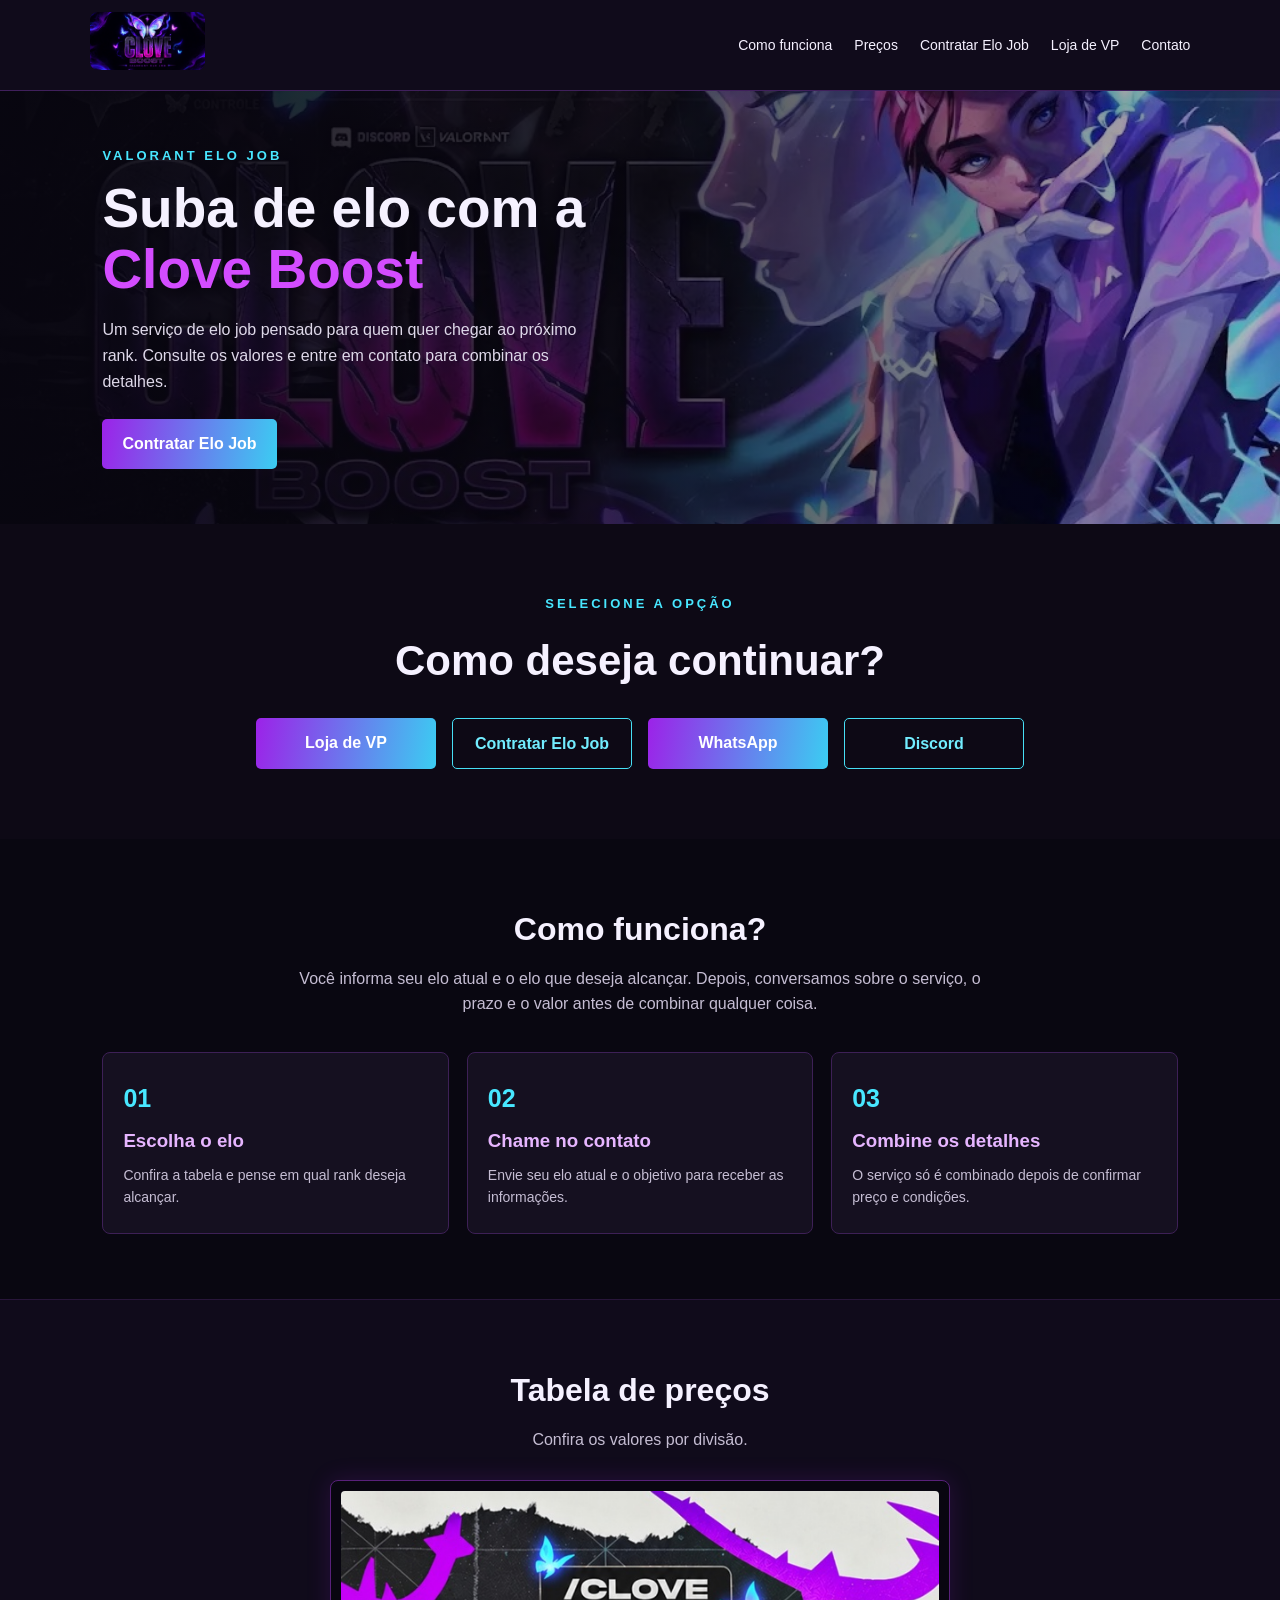
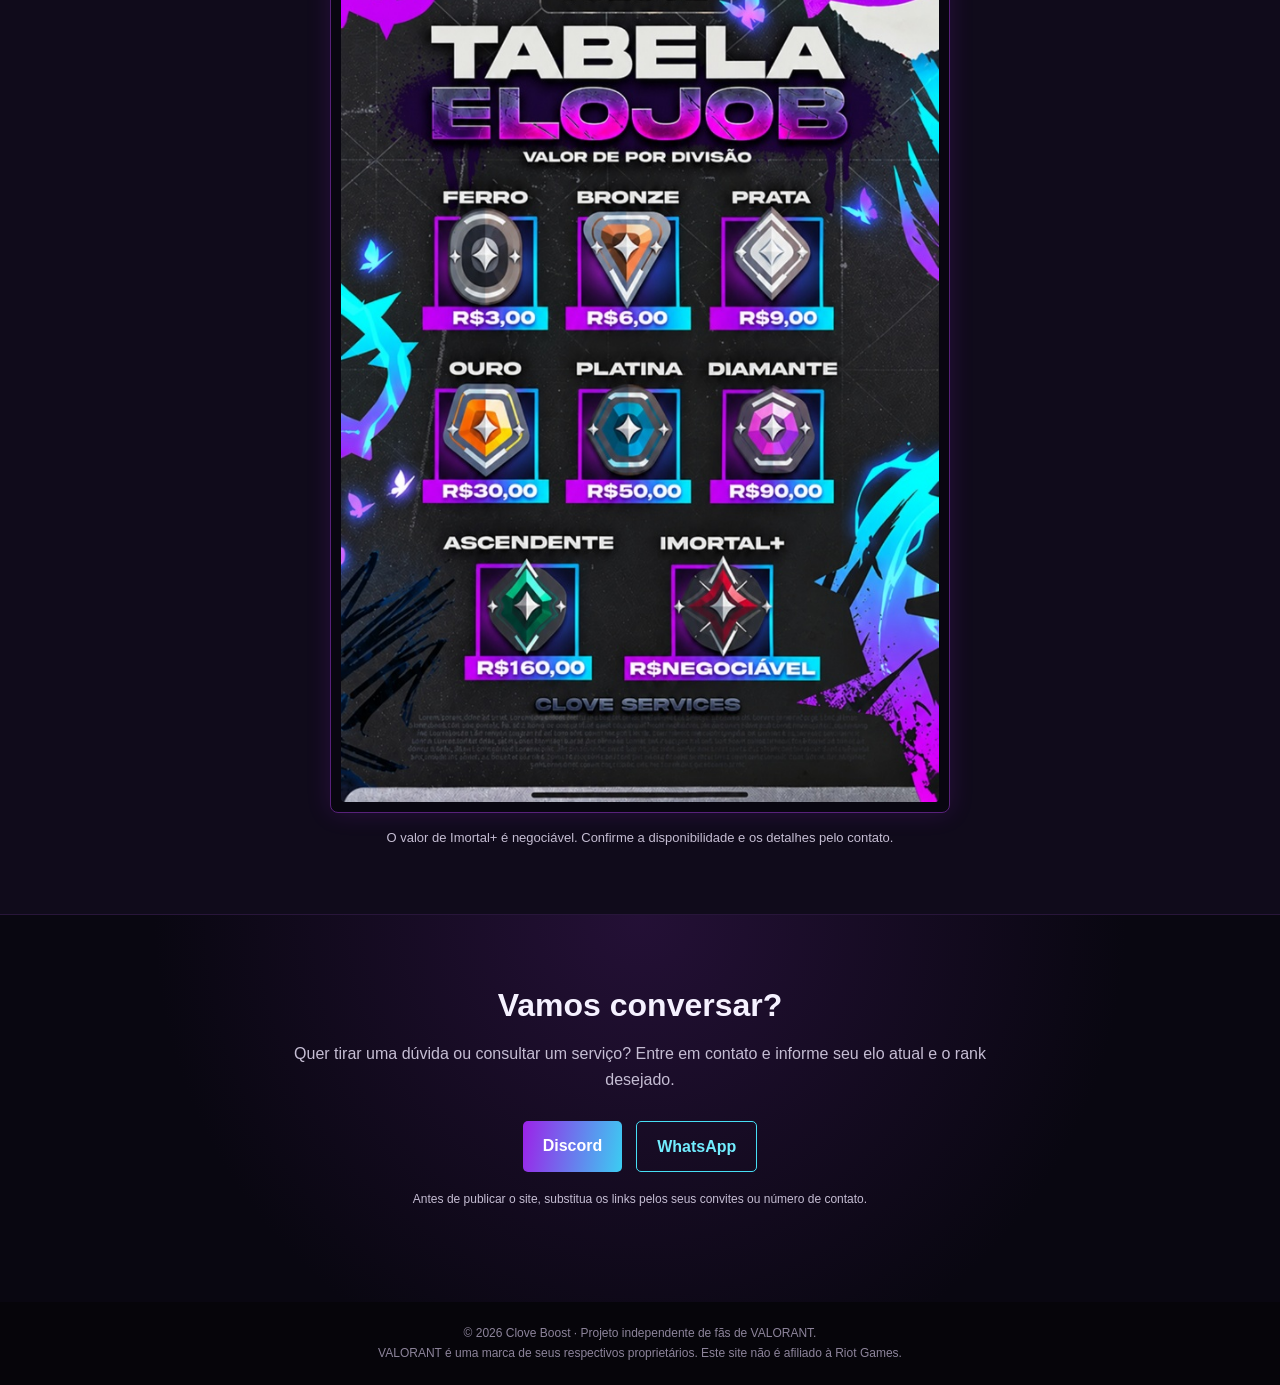
==== index.html @ 2dadd340 "Create index.html" ====
<!DOCTYPE html>
<html lang="pt-BR">
<head>
    <meta charset="UTF-8">
    <meta name="viewport" content="width=device-width, initial-scale=1.0">
    <title>Clove Boost | Valorant Elo Job</title>
<link rel="stylesheet" href="css/style.css"></head>
<body>
    <header class="topo">
        <a href="#inicio" class="marca">
            <img src="imagens/logo-clove.png" alt="Logo Clove Boost">
        </a>
        <nav>
            <a href="#sobre">Como funciona</a>
            <a href="#precos">Preços</a>
            <a href="contratar.html">Contratar Elo Job</a>
            <a href="loja.html">Loja de VP</a>
            <a href="#contato">Contato</a>
        </nav>
    </header>

    <main>
        <section class="inicio" id="inicio">
            <img class="banner" src="imagens/banner-clove.png" alt="Arte temática Clove Boost">
            <div class="texto-inicio">
                <p class="chamada">VALORANT ELO JOB</p>
                <h1>Suba de elo com a <span>Clove Boost</span></h1>
                <p>Um serviço de elo job pensado para quem quer chegar ao próximo rank. Consulte os valores e entre em contato para combinar os detalhes.</p>
                <a class="botao" href="contratar.html">Contratar Elo Job</a>
            </div>
        </section>

        <section class="gateway" id="gateway">
            <p class="chamada">SELECIONE A OPÇÃO</p>
            <h2>Como deseja continuar?</h2>
            <div class="gateway-opcoes">
                <a class="botao" href="loja.html">Loja de VP</a>
                <a class="botao botao-secundario" href="contratar.html">Contratar Elo Job</a>
                <a class="botao" href="https://wa.me/5511999999999" target="_blank" rel="noopener noreferrer">WhatsApp</a>
                <a class="botao botao-secundario" href="https://discord.com/" target="_blank" rel="noopener noreferrer">Discord</a>
            </div>
        </section>

        <section class="sobre" id="sobre">
            <h2>Como funciona?</h2>
            <p>Você informa seu elo atual e o elo que deseja alcançar. Depois, conversamos sobre o serviço, o prazo e o valor antes de combinar qualquer coisa.</p>
            <div class="passos">
                <div class="passo">
                    <span>01</span>
                    <h3>Escolha o elo</h3>
                    <p>Confira a tabela e pense em qual rank deseja alcançar.</p>
                </div>
                <div class="passo">
                    <span>02</span>
                    <h3>Chame no contato</h3>
                    <p>Envie seu elo atual e o objetivo para receber as informações.</p>
                </div>
                <div class="passo">
                    <span>03</span>
                    <h3>Combine os detalhes</h3>
                    <p>O serviço só é combinado depois de confirmar preço e condições.</p>
                </div>
            </div>
        </section>

        <section class="precos" id="precos">
            <h2>Tabela de preços</h2>
            <p class="subtitulo">Confira os valores por divisão.</p>
            <div class="imagem-precos">
                <img src="imagens/tabela-precos.png" alt="Tabela de preços do elo job Clove Boost">
            </div>
            <p class="aviso">O valor de Imortal+ é negociável. Confirme a disponibilidade e os detalhes pelo contato.</p>
        </section>

        <section class="contato" id="contato">
            <h2>Vamos conversar?</h2>
            <p>Quer tirar uma dúvida ou consultar um serviço? Entre em contato e informe seu elo atual e o rank desejado.</p>
            <div class="botoes-contato">
                <!-- Troque os links abaixo pelos seus contatos reais. -->
                <a class="botao" href="https://discord.com/" target="_blank" rel="noopener noreferrer">Discord</a>
                <a class="botao botao-secundario" href="https://wa.me/" target="_blank" rel="noopener noreferrer">WhatsApp</a>
            </div>
            <p class="nota-contato">Antes de publicar o site, substitua os links pelos seus convites ou número de contato.</p>
        </section>
    </main>

    <footer>
        <p>© 2026 Clove Boost · Projeto independente de fãs de VALORANT.</p>
        <p>VALORANT é uma marca de seus respectivos proprietários. Este site não é afiliado à Riot Games.</p>
    </footer>
</body>
</html>
---- css/style.css ----
* {
    margin: 0;
    padding: 0;
    box-sizing: border-box;
}

html {
    scroll-behavior: smooth;
}

body {
    font-family: Arial, Helvetica, sans-serif;
    background: #090711;
    color: #f5f1ff;
    line-height: 1.6;
}

.topo {
    width: 100%;
    padding: 12px 7%;
    display: flex;
    align-items: center;
    justify-content: space-between;
    gap: 20px;
    background: #100b1b;
    border-bottom: 1px solid #40205c;
}

.marca img {
    width: 115px;
    height: 58px;
    object-fit: cover;
    object-position: center;
    border-radius: 8px;
}

nav {
    display: flex;
    flex-wrap: wrap;
    gap: 22px;
}

nav a {
    color: #f5f1ff;
    text-decoration: none;
    font-size: 14px;
}

nav a:hover {
    color: #d45cff;
}

.inicio {
    min-height: 430px;
    position: relative;
    display: flex;
    align-items: center;
    padding: 55px 8%;
    overflow: hidden;
    background: linear-gradient(90deg, rgba(8, 6, 16, 0.96), rgba(8, 6, 16, 0.72), rgba(8, 6, 16, 0.25));
}

.banner {
    position: absolute;
    inset: 0;
    width: 100%;
    height: 100%;
    object-fit: cover;
    object-position: center;
    z-index: -1;
}

.texto-inicio {
    max-width: 540px;
}

.chamada {
    color: #48e7ff;
    font-size: 13px;
    font-weight: bold;
    letter-spacing: 3px;
    margin-bottom: 12px;
}

h1 {
    font-size: clamp(32px, 5vw, 55px);
    line-height: 1.1;
    margin-bottom: 18px;
}

h1 span {
    color: #d34cff;
}

.texto-inicio > p:not(.chamada) {
    max-width: 490px;
    color: #ded8e9;
    margin-bottom: 25px;
}

.botao {
    display: inline-block;
    padding: 12px 20px;
    color: white;
    background: linear-gradient(100deg, #9c22e8, #3bcdf2);
    border: none;
    border-radius: 5px;
    font-weight: bold;
    text-decoration: none;
    transition: transform 0.2s, filter 0.2s;
}

.botao:hover {
    transform: translateY(-2px);
    filter: brightness(1.15);
}

.sobre, .precos, .loja, .contato {
    padding: 65px 8%;
    text-align: center;
}

.sobre h2, .precos h2, .loja h2, .contato h2 {
    font-size: 32px;
    margin-bottom: 10px;
}

.sobre > p, .subtitulo, .contato > p {
    color: #c5bdd3;
    max-width: 700px;
    margin: 0 auto 28px;
}

.passos {
    display: flex;
    gap: 18px;
    margin-top: 35px;
}

.passo {
    flex: 1;
    padding: 25px 20px;
    text-align: left;
    background: #151020;
    border: 1px solid #3d2056;
    border-radius: 8px;
}

.passo span {
    color: #48e7ff;
    font-size: 25px;
    font-weight: bold;
}

.passo h3 {
    margin: 8px 0;
    color: #e6b5ff;
}

.passo p {
    color: #c5bdd3;
    font-size: 14px;
}

.precos {
    background: #100b1b;
    border-top: 1px solid #28163a;
    border-bottom: 1px solid #28163a;
}

.imagem-precos {
    max-width: 620px;
    margin: 25px auto 15px;
    padding: 10px;
    background: #080610;
    border: 1px solid #58217a;
    border-radius: 8px;
    box-shadow: 0 0 25px rgba(174, 43, 255, 0.15);
}

.imagem-precos img {
    display: block;
    width: 100%;
    height: auto;
    border-radius: 4px;
}

.aviso {
    color: #c5bdd3;
    font-size: 13px;
    margin-top: 15px;
}

.loja {
    background: #090711;
}

.pacotes-vp {
    display: grid;
    grid-template-columns: repeat(auto-fit, minmax(210px, 1fr));
    gap: 18px;
    max-width: 1000px;
    margin: 30px auto 0;
}

.pacote-vp {
    padding: 25px 20px;
    background: #151020;
    border: 1px solid #3d2056;
    border-radius: 8px;
}

.quantidade-vp {
    display: block;
    color: #e6b5ff;
    font-size: 24px;
    font-weight: bold;
}

.preco-vp {
    margin: 8px 0 18px;
    color: #48e7ff;
    font-size: 20px;
    font-weight: bold;
}

.pacote-vp .botao {
    padding: 9px 14px;
}

.contato {
    background: radial-gradient(circle at top, #241036, #090711 65%);
}

.botoes-contato {
    display: flex;
    justify-content: center;
    gap: 14px;
    flex-wrap: wrap;
    margin-top: 25px;
}

.botao-secundario {
    background: transparent;
    border: 1px solid #47dff5;
    color: #72edff;
}

.nota-contato {
    margin-top: 18px !important;
    font-size: 12px;
}

footer {
    padding: 22px 7%;
    text-align: center;
    background: #06050a;
    color: #8d849b;
    font-size: 12px;
}

.gateway {
    padding: 70px 8%;
    text-align: center;
    background: #0d0915;
}

.gateway h2 {
    margin-bottom: 24px;
    font-size: clamp(28px, 4vw, 42px);
}

.gateway-opcoes {
    display: flex;
    flex-wrap: wrap;
    justify-content: center;
    gap: 16px;
}

.gateway-opcoes .botao {
    min-width: 180px;
}

@media (max-width: 700px) {
    .topo {
        flex-direction: column;
    }

    nav {
        justify-content: center;
        gap: 15px;
    }

    .inicio {
        min-height: 390px;
        padding: 45px 7%;
        background: linear-gradient(90deg, rgba(8, 6, 16, 0.95), rgba(8, 6, 16, 0.68));
    }

    .passos {
        flex-direction: column;
    }

    .sobre, .precos, .loja, .contato {
        padding: 48px 6%;
    }
}
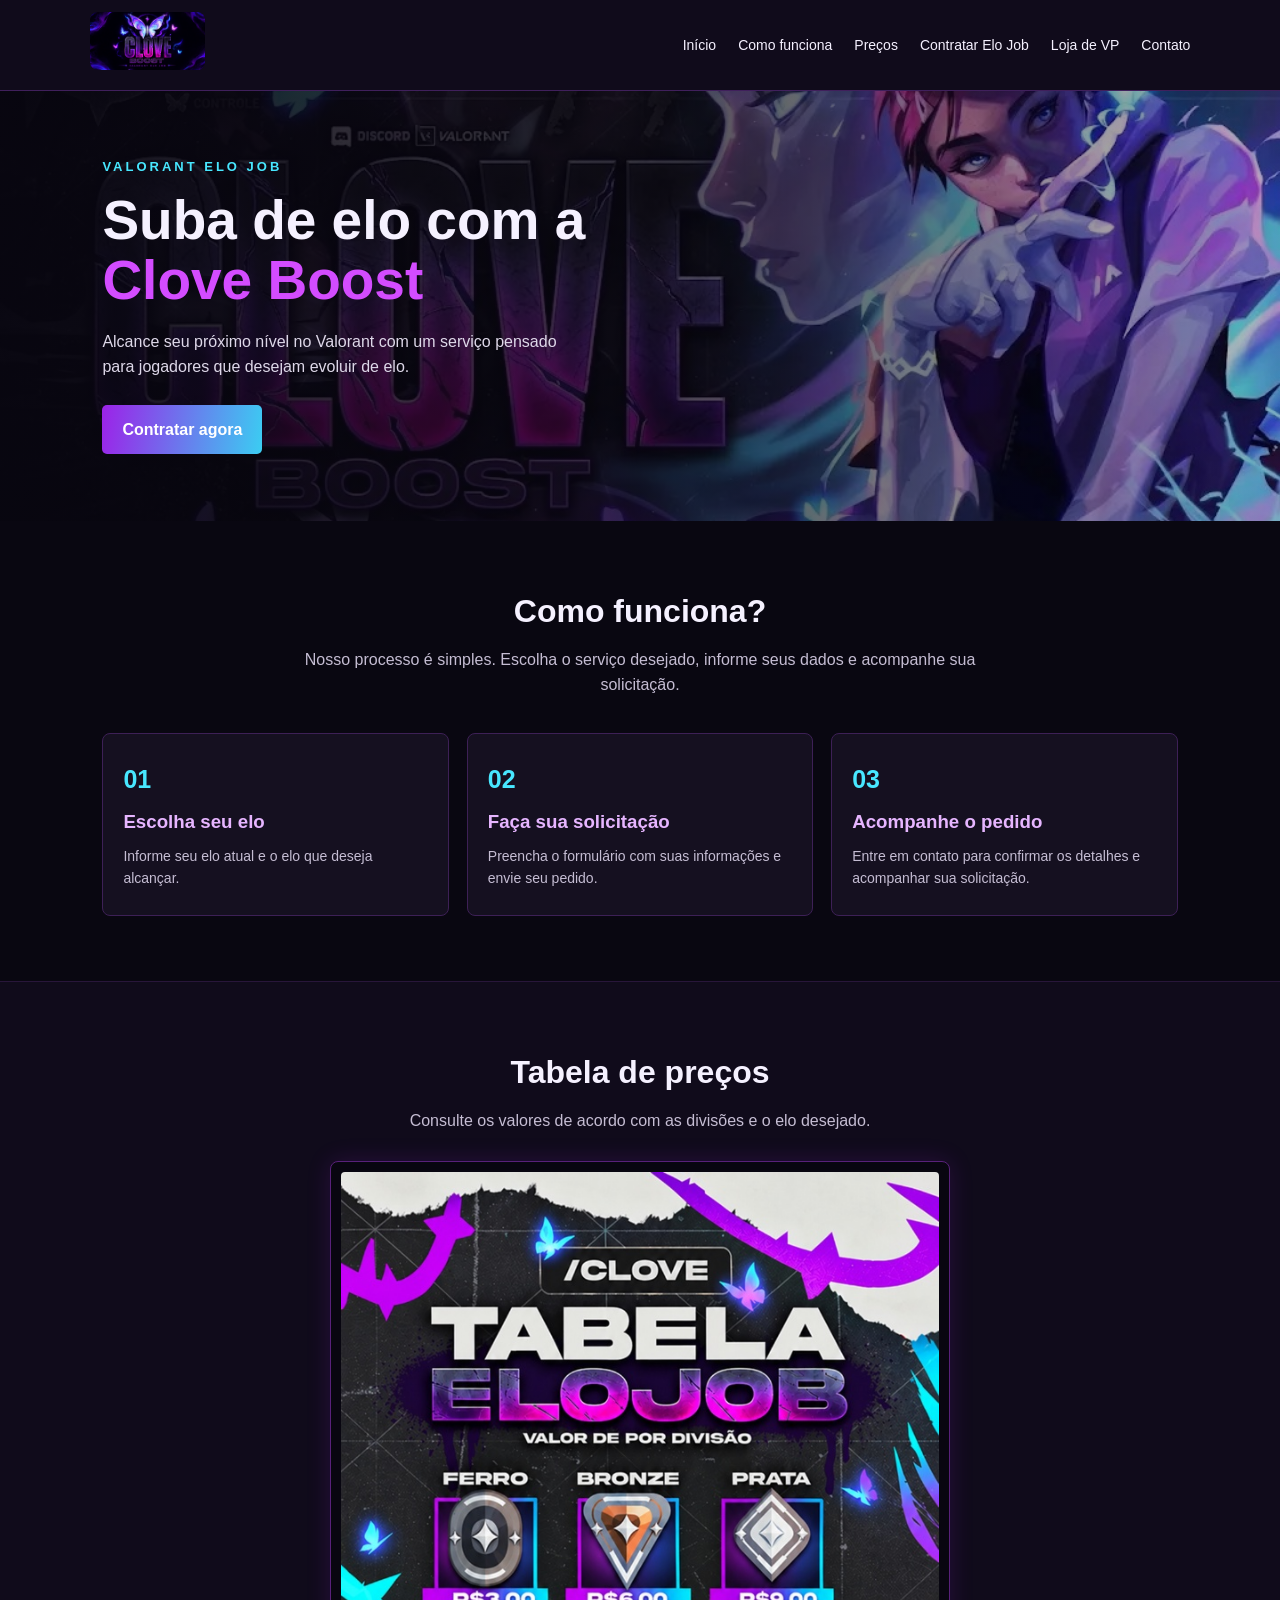
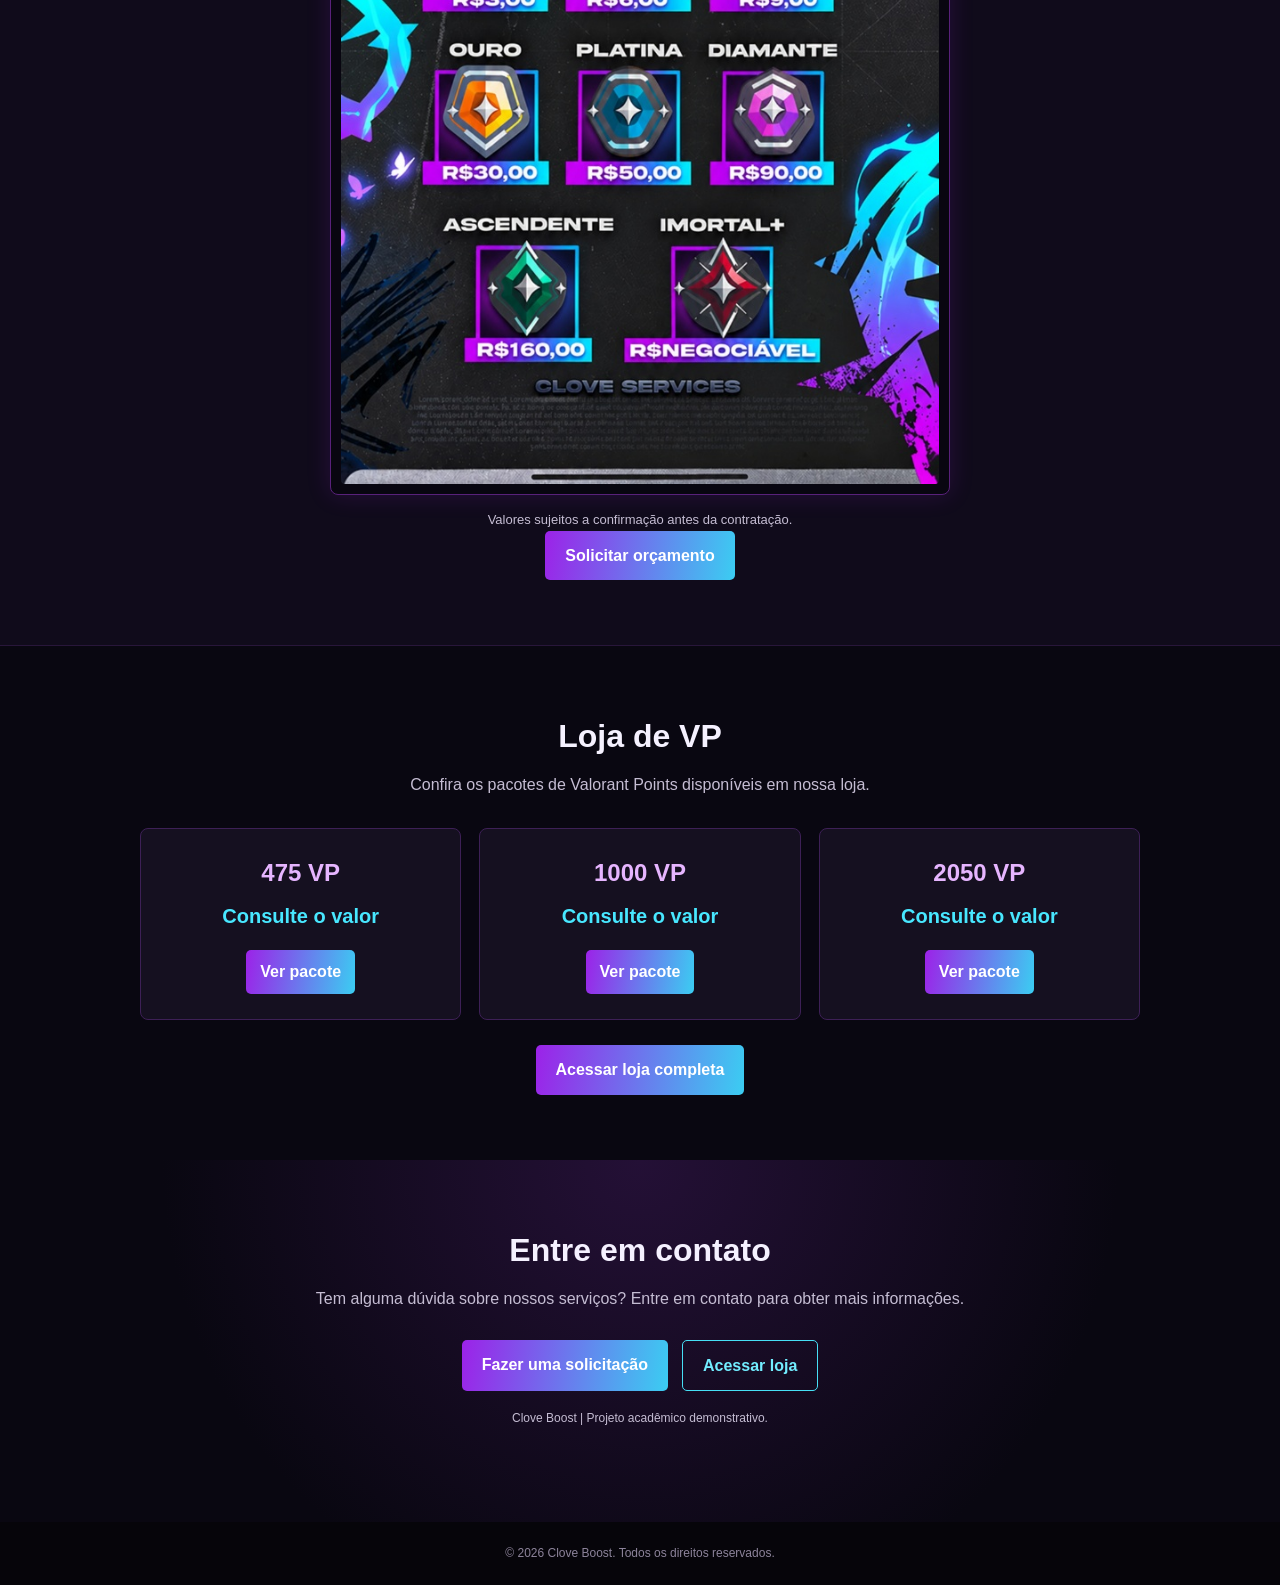
==== commit b6d0d66f: "Update index.html" ====
--- a/index.html
+++ b/index.html
@@ -1,16 +1,22 @@
+
 <!DOCTYPE html>
 <html lang="pt-BR">
 <head>
     <meta charset="UTF-8">
     <meta name="viewport" content="width=device-width, initial-scale=1.0">
+    <meta name="description" content="Clove Boost - Serviço de Elo Job para Valorant.">
     <title>Clove Boost | Valorant Elo Job</title>
-<link rel="stylesheet" href="css/style.css"></head>
+    <link rel="stylesheet" href="css/style.css">
+</head>
 <body>
+
     <header class="topo">
-        <a href="#inicio" class="marca">
+        <a href="index.html" class="marca">
             <img src="imagens/logo-clove.png" alt="Logo Clove Boost">
         </a>
+
         <nav>
+            <a href="#inicio">Início</a>
             <a href="#sobre">Como funciona</a>
             <a href="#precos">Preços</a>
             <a href="contratar.html">Contratar Elo Job</a>
@@ -21,72 +27,156 @@
 
     <main>
         <section class="inicio" id="inicio">
-            <img class="banner" src="imagens/banner-clove.png" alt="Arte temática Clove Boost">
+            <img
+                src="imagens/banner-clove.png"
+                alt=""
+                class="banner"
+            >
+
             <div class="texto-inicio">
                 <p class="chamada">VALORANT ELO JOB</p>
-                <h1>Suba de elo com a <span>Clove Boost</span></h1>
-                <p>Um serviço de elo job pensado para quem quer chegar ao próximo rank. Consulte os valores e entre em contato para combinar os detalhes.</p>
-                <a class="botao" href="contratar.html">Contratar Elo Job</a>
-            </div>
-        </section>
 
-        <section class="gateway" id="gateway">
-            <p class="chamada">SELECIONE A OPÇÃO</p>
-            <h2>Como deseja continuar?</h2>
-            <div class="gateway-opcoes">
-                <a class="botao" href="loja.html">Loja de VP</a>
-                <a class="botao botao-secundario" href="contratar.html">Contratar Elo Job</a>
-                <a class="botao" href="https://wa.me/5511999999999" target="_blank" rel="noopener noreferrer">WhatsApp</a>
-                <a class="botao botao-secundario" href="https://discord.com/" target="_blank" rel="noopener noreferrer">Discord</a>
+                <h1>
+                    Suba de elo com a
+                    <span>Clove Boost</span>
+                </h1>
+
+                <p>
+                    Alcance seu próximo nível no Valorant com um serviço
+                    pensado para jogadores que desejam evoluir de elo.
+                </p>
+
+                <a href="contratar.html" class="botao">
+                    Contratar agora
+                </a>
             </div>
         </section>
 
         <section class="sobre" id="sobre">
             <h2>Como funciona?</h2>
-            <p>Você informa seu elo atual e o elo que deseja alcançar. Depois, conversamos sobre o serviço, o prazo e o valor antes de combinar qualquer coisa.</p>
+
+            <p>
+                Nosso processo é simples. Escolha o serviço desejado,
+                informe seus dados e acompanhe sua solicitação.
+            </p>
+
             <div class="passos">
-                <div class="passo">
+                <article class="passo">
                     <span>01</span>
-                    <h3>Escolha o elo</h3>
-                    <p>Confira a tabela e pense em qual rank deseja alcançar.</p>
-                </div>
-                <div class="passo">
+                    <h3>Escolha seu elo</h3>
+                    <p>
+                        Informe seu elo atual e o elo que deseja alcançar.
+                    </p>
+                </article>
+
+                <article class="passo">
                     <span>02</span>
-                    <h3>Chame no contato</h3>
-                    <p>Envie seu elo atual e o objetivo para receber as informações.</p>
-                </div>
-                <div class="passo">
+                    <h3>Faça sua solicitação</h3>
+                    <p>
+                        Preencha o formulário com suas informações
+                        e envie seu pedido.
+                    </p>
+                </article>
+
+                <article class="passo">
                     <span>03</span>
-                    <h3>Combine os detalhes</h3>
-                    <p>O serviço só é combinado depois de confirmar preço e condições.</p>
-                </div>
+                    <h3>Acompanhe o pedido</h3>
+                    <p>
+                        Entre em contato para confirmar os detalhes
+                        e acompanhar sua solicitação.
+                    </p>
+                </article>
             </div>
         </section>
 
         <section class="precos" id="precos">
             <h2>Tabela de preços</h2>
-            <p class="subtitulo">Confira os valores por divisão.</p>
+
+            <p class="subtitulo">
+                Consulte os valores de acordo com as divisões
+                e o elo desejado.
+            </p>
+
             <div class="imagem-precos">
-                <img src="imagens/tabela-precos.png" alt="Tabela de preços do elo job Clove Boost">
+                <img
+                    src="imagens/tabela-precos.png"
+                    alt="Tabela de preços do serviço Clove Boost"
+                >
             </div>
-            <p class="aviso">O valor de Imortal+ é negociável. Confirme a disponibilidade e os detalhes pelo contato.</p>
+
+            <p class="aviso">
+                Valores sujeitos a confirmação antes da contratação.
+            </p>
+
+            <a href="contratar.html" class="botao">
+                Solicitar orçamento
+            </a>
+        </section>
+
+        <section class="loja" id="loja">
+            <h2>Loja de VP</h2>
+
+            <p class="subtitulo">
+                Confira os pacotes de Valorant Points disponíveis
+                em nossa loja.
+            </p>
+
+            <div class="pacotes-vp">
+                <article class="pacote-vp">
+                    <span class="quantidade-vp">475 VP</span>
+                    <p class="preco-vp">Consulte o valor</p>
+                    <a href="loja.html" class="botao">Ver pacote</a>
+                </article>
+
+                <article class="pacote-vp">
+                    <span class="quantidade-vp">1000 VP</span>
+                    <p class="preco-vp">Consulte o valor</p>
+                    <a href="loja.html" class="botao">Ver pacote</a>
+                </article>
+
+                <article class="pacote-vp">
+                    <span class="quantidade-vp">2050 VP</span>
+                    <p class="preco-vp">Consulte o valor</p>
+                    <a href="loja.html" class="botao">Ver pacote</a>
+                </article>
+            </div>
+
+            <br>
+
+            <a href="loja.html" class="botao">
+                Acessar loja completa
+            </a>
         </section>
 
         <section class="contato" id="contato">
-            <h2>Vamos conversar?</h2>
-            <p>Quer tirar uma dúvida ou consultar um serviço? Entre em contato e informe seu elo atual e o rank desejado.</p>
+            <h2>Entre em contato</h2>
+
+            <p>
+                Tem alguma dúvida sobre nossos serviços?
+                Entre em contato para obter mais informações.
+            </p>
+
             <div class="botoes-contato">
-                <!-- Troque os links abaixo pelos seus contatos reais. -->
-                <a class="botao" href="https://discord.com/" target="_blank" rel="noopener noreferrer">Discord</a>
-                <a class="botao botao-secundario" href="https://wa.me/" target="_blank" rel="noopener noreferrer">WhatsApp</a>
+                <a href="contratar.html" class="botao">
+                    Fazer uma solicitação
+                </a>
+
+                <a href="loja.html" class="botao botao-secundario">
+                    Acessar loja
+                </a>
             </div>
-            <p class="nota-contato">Antes de publicar o site, substitua os links pelos seus convites ou número de contato.</p>
+
+            <p class="nota-contato">
+                Clove Boost | Projeto acadêmico demonstrativo.
+            </p>
         </section>
     </main>
 
     <footer>
-        <p>© 2026 Clove Boost · Projeto independente de fãs de VALORANT.</p>
-        <p>VALORANT é uma marca de seus respectivos proprietários. Este site não é afiliado à Riot Games.</p>
+        <p>
+            &copy; 2026 Clove Boost. Todos os direitos reservados.
+        </p>
     </footer>
+
 </body>
 </html>
